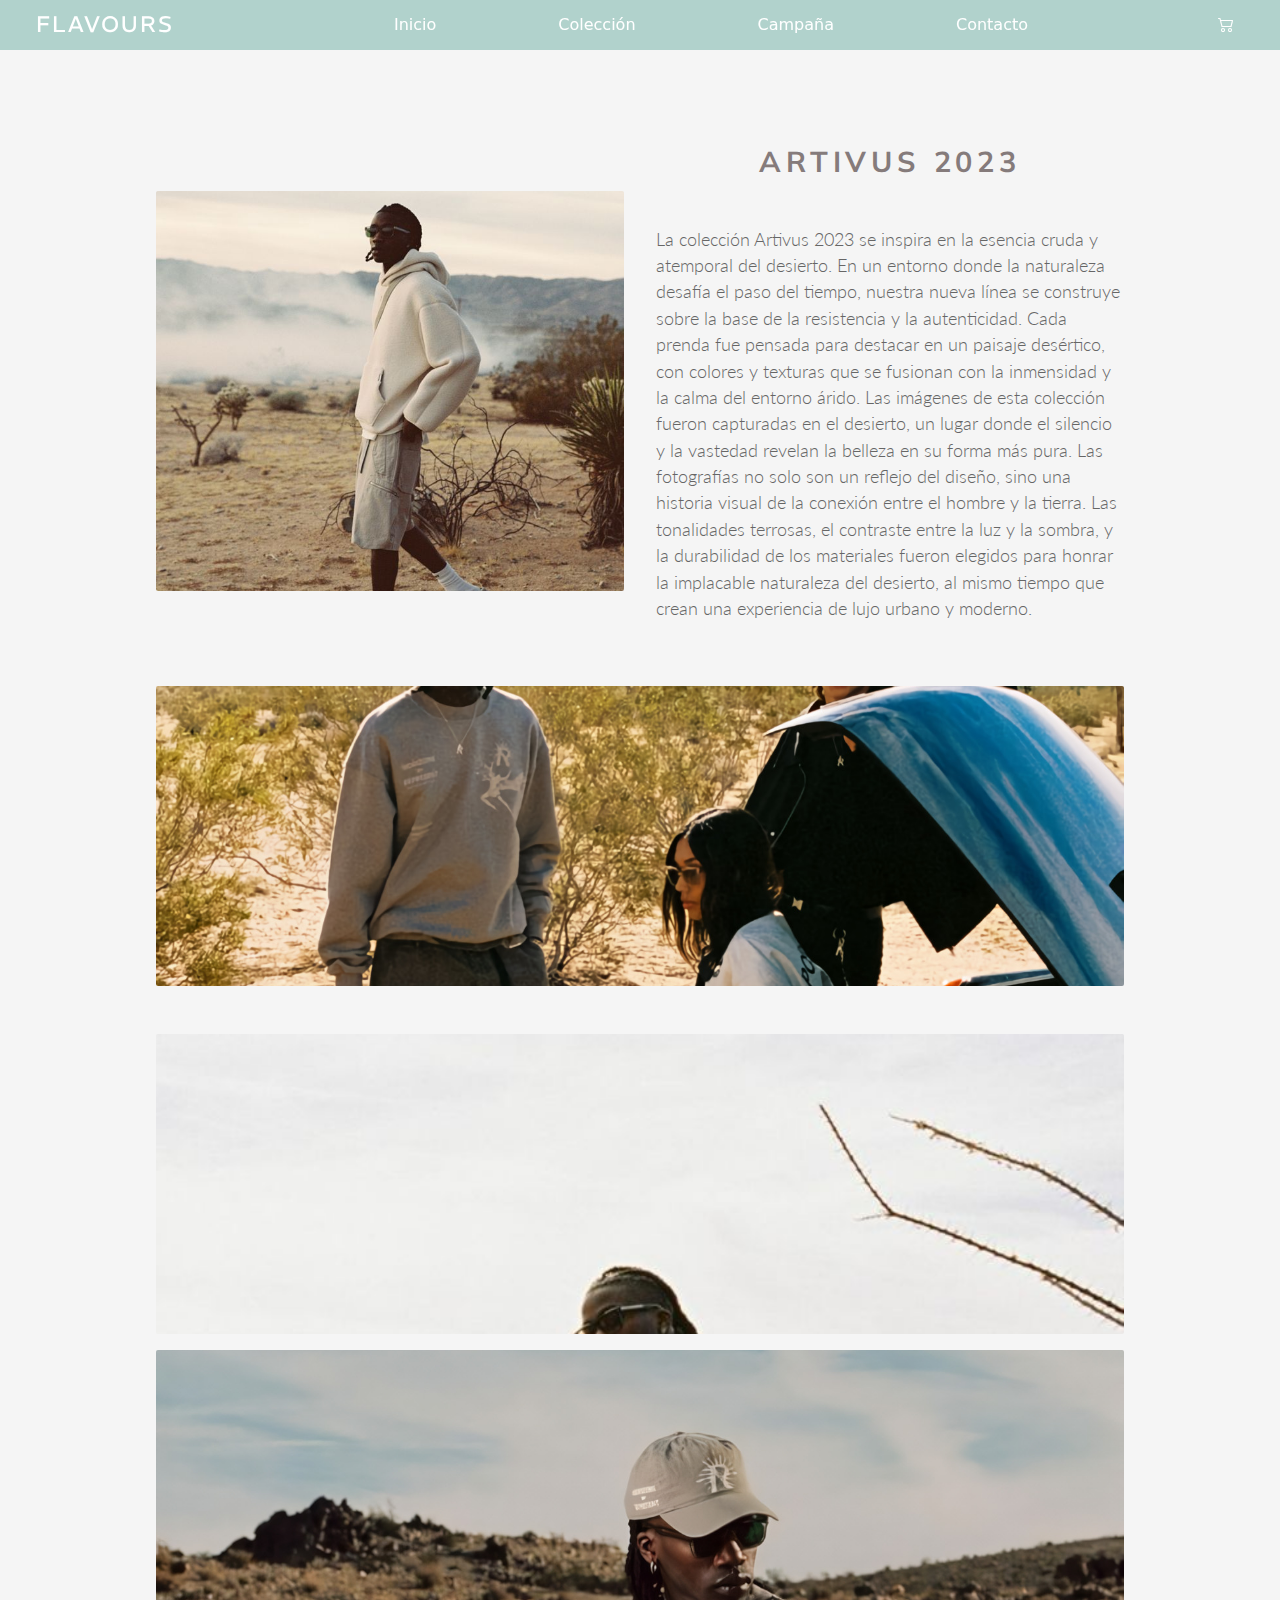
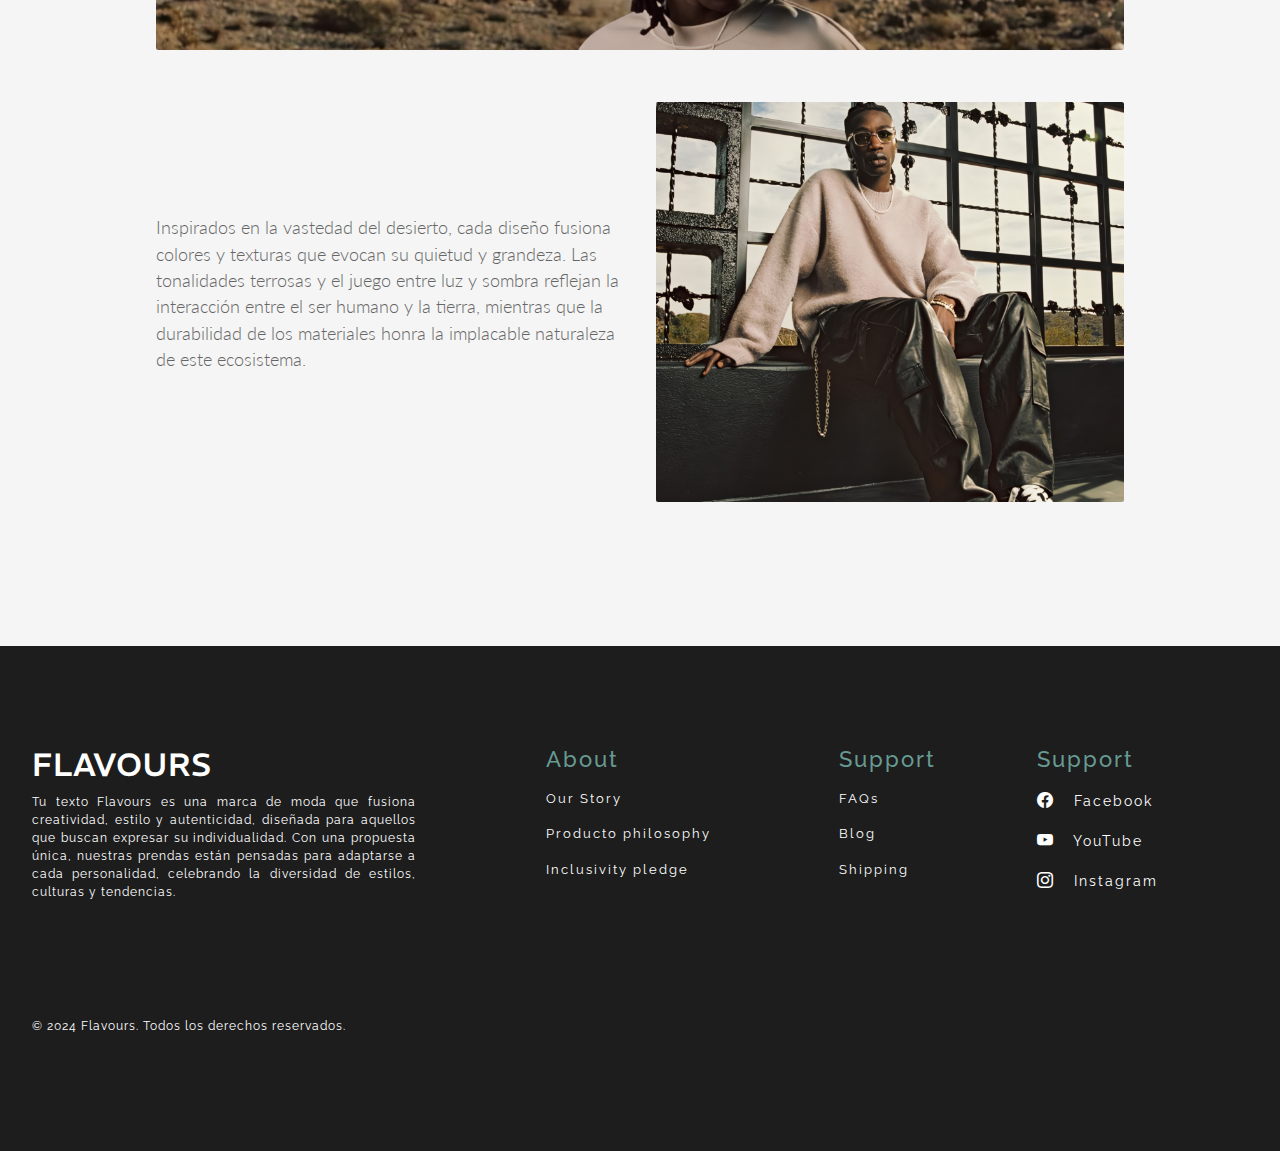
==== paginas/campañas.html @ e8a9e583 "commit inicial" ====
<!DOCTYPE html>
<html lang="en">

<head>
    <meta charset="UTF-8">
    <meta name="viewport" content="width=device-width, initial-scale=1.0">
    <title>Inicio</title>
    <link rel="preconnect" href="https://fonts.googleapis.com">
    <link rel="preconnect" href="https://fonts.gstatic.com" crossorigin>
    <link href="https://fonts.googleapis.com/css2?family=REM:ital,wght@0,100..900;1,100..900&display=swap"
        rel="stylesheet">
    <link href="https://cdn.jsdelivr.net/npm/bootstrap@5.3.3/dist/css/bootstrap.min.css" rel="stylesheet"
        integrity="sha384-QWTKZyjpPEjISv5WaRU9OFeRpok6YctnYmDr5pNlyT2bRjXh0JMhjY6hW+ALEwIH" crossorigin="anonymous">

    <link rel="preconnect" href="https://fonts.googleapis.com">
    <link rel="preconnect" href="https://fonts.gstatic.com" crossorigin>
    <link
        href="https://fonts.googleapis.com/css2?family=Mulish:ital,wght@0,200..1000;1,200..1000&family=REM:ital,wght@0,100..900;1,100..900&display=swap"
        rel="stylesheet">
    <link rel="stylesheet" href="../style/style.css">


<body class="body">




    <nav class="navbar  navbar-expand-lg navbar-dark fixed-top ">
        <div class="container-fluid">
            <a class="navbar-brand" href="/index.html">Flavours</a>
            <button class="navbar-toggler " type="button" data-bs-toggle="collapse" data-bs-target="#navbarNav"
                aria-controls="navbarNav" aria-expanded="false" aria-label="Toggle navigation">

                <svg xmlns="http://www.w3.org/2000/svg" height="2rem" fill="none" viewBox="0 0 24 24" stroke-width="1.5"
                    stroke="currentColor">
                    <path stroke-linecap="round" stroke-linejoin="round"
                        d="M3.75 6.75h16.5M3.75 12h16.5m-16.5 5.25h16.5" />
                </svg>

            </button>
            <div class="collapse navbar-collapse" id="navbarNav">
                <ul class="navbar-nav mx-auto">
                    <li class="nav-item mx-5">
                        <a class="nav-link " href="/index.html">Inicio</a>
                    </li>
                    <li class="nav-item mx-5">
                        <a class="nav-link active" href="/paginas/coleccion.html">Colección</a>
                    </li>
                    <li class="nav-item mx-5">
                        <a class="nav-link" href="/paginas/campañas.html">Campaña</a>
                    </li>
                    <li class="nav-item mx-5">
                        <a class="nav-link" href="/paginas/contacto.html">Contacto</a>
                    </li>

                    
                </ul>

                <a class="cart  ">
                    <i class="bi bi-cart2"></i>
                </a>
                
                
            </div>

          
        </div>
    </nav>
    <section class="coleccion">
        <div class="contenedor">
        
            <!-- Sección 1: Foto izquierda, título y texto a la derecha -->
            <div class="left-right">
                <div class="image-left"></div>
                <div class="text-right">
                    <h3>Artivus 2023</h3>
                    <p>La colección Artivus 2023 se inspira en la esencia cruda y atemporal del desierto. En un entorno donde la naturaleza desafía el paso del tiempo, nuestra nueva línea se construye sobre la base de la resistencia y la autenticidad. Cada prenda fue pensada para destacar en un paisaje desértico, con colores y texturas que se fusionan con la inmensidad y la calma del entorno árido.
    
                        Las imágenes de esta colección fueron capturadas en el desierto, un lugar donde el silencio y la vastedad revelan la belleza en su forma más pura. Las fotografías no solo son un reflejo del diseño, sino una historia visual de la conexión entre el hombre y la tierra. Las tonalidades terrosas, el contraste entre la luz y la sombra, y la durabilidad de los materiales fueron elegidos para honrar la implacable naturaleza del desierto, al mismo tiempo que crean una experiencia de lujo urbano y moderno.</p>
                </div>
            </div>
    
            <!-- Sección 2: Imagen a lo ancho -->
            <div class="image-full-width"></div>
    
            <!-- Sección 3: Dos fotos cuadradas -->
            <div class="image-grid">
                <div class="grid-item item-1"></div>
                <div class="grid-item item-2"></div>
            </div>
    
            <!-- Sección 4: Texto a la izquierda, foto a la derecha -->
            <div class="left-right-reversed">
                <div class="text-left">
                    <p>Inspirados en la vastedad del desierto, cada diseño fusiona colores y texturas que evocan su quietud y grandeza. Las tonalidades terrosas y el juego entre luz y sombra reflejan la interacción entre el ser humano y la tierra, mientras que la durabilidad de los materiales honra la implacable naturaleza de este ecosistema.</p>
                </div>
                <div class="image-right"></div>
            </div>
        </div>
    </section>
    

    
      

<script src="https://cdn.jsdelivr.net/npm/bootstrap@5.3.3/dist/js/bootstrap.bundle.min.js"
integrity="sha384-YvpcrYf0tY3lHB60NNkmXc5s9fDVZLESaAA55NDzOxhy9GkcIdslK1eN7N6jIeHz"
crossorigin="anonymous"></script>
</body>


<footer style=" color: white; padding: 20px 0;">
    <div class="footer-content">

      
        <div class="footer-left">
            <h2 class="footer-logo">Flavours</h2>
            <p class="text-footer">Tu texto Flavours es una marca de moda que fusiona creatividad, estilo y
                autenticidad, diseñada para aquellos que buscan expresar su individualidad. Con una propuesta única,
                nuestras prendas están pensadas para adaptarse a cada personalidad, celebrando la diversidad de estilos,
                culturas y tendencias.</p>

            <div class="footer-bottom" style="margin-top: 20px;">
                <p>&copy; 2024 Flavours. Todos los derechos reservados.</p>
            </div>
        </div>

       
        <div class="footer-right">

            
            <div class="about">
                <h4>About</h4>
                <p>Our Story</p>
                <p>Producto philosophy</p>
                <p>Inclusivity pledge</p>
                
            </div>

           
            <div class="support">
                <h4>Support</h4>
                <p>FAQs</p>
                <p>Blog</p>
                <p>Shipping</p>
                
            </div>

        

          
            <div class="follow-us">

                <div class="Follow Us">
                    <h4>Support</h4>
                    <p><a href="https://facebook.com" target="_blank" style="color: white; ">
                        <i class="bi bi-facebook"></i> Facebook</a></p>
                    <p> <a href="https://youtube.com" target="_blank" style="color: white; ">
                        <i class="bi bi-youtube"></i> YouTube</a></p>
                    <p><a href="https://instagram.com" target="_blank" style="color: white;">
                        <i class="bi bi-instagram"></i> Instagram</a></p>
                    
                </div>




            </div>
        </div>
    </div>

   
</footer>
---- style/style.css ----
@import url('https://fonts.googleapis.com/css2?family=Mulish:wght@800&family=REM:ital,wght@0,100..900;1,100..900&display=swap');
@import url('https://fonts.googleapis.com/css2?family=Mulish:wght@222&family=REM:ital,wght@0,100..900;1,100..900&family=Raleway:ital,wght@0,100..900;1,100..900&display=swap');
@import url("https://cdn.jsdelivr.net/npm/bootstrap-icons@1.11.3/font/bootstrap-icons.min.css");
@import url('https://fonts.googleapis.com/css2?family=Lato:ital,wght@0,100;0,300;0,400;0,700;0,900;1,100;1,300;1,400;1,700;1,900&family=Mulish:wght@222&family=REM:ital,wght@0,100..900;1,100..900&family=Raleway:ital,wght@0,100..900;1,100..900&display=swap');
* {
    margin: 0;
    padding: 0;
    box-sizing: border-box;

}

.navbar {
    background-color: rgba(60, 151, 134, 0.363); 
    backdrop-filter: blur(5px);
    -webkit-backdrop-filter: blur(5px);
    transition: background-color 0.1s ease;
}

.navbar-toggler {
    border: none !important;
}

.navbar-toggler:focus {
    box-shadow: none !important;
}

.navbar-text,
.navbar-brand,
.nav-link {
    color: rgb(255, 255, 255);
    padding: 0;
}

.navbar-brand {
    font-family: "REM", serif;
    text-transform: uppercase;
    font-size: 1.4rem;
    padding-left: 1.5rem;
    letter-spacing: 2px;
}

.container-fluid a {
    color: white;
    padding-right: 1.5rem;
}

.navbar.scrolled {
    background-color: rgba(60, 151, 134, 0.548);
}



/*Body Hero*/
.body {
    background-color: #F5F5F5;

}


.hero {
    background-image: url("./galeria/fondowaifu.jpg");
    background-repeat: no-repeat;
    background-size: cover;
    height: 100vh;
    display: flex;
    flex-direction: column;
    justify-content: center;
    background-position: center 25%;
    padding-top: 22rem;
}



.text-inner {
    color: white;
    position: absolute;
    left: 55%; 
    width: auto; 
}

.hero h1 {
    font-size: 2.9rem;
    text-transform: uppercase;
    font-family: "Mulish", sans-serif;
    font-optical-sizing: auto;
    font-weight: 800;
    font-style: normal;
}

.hero h2 {
    font-size: 1rem;
    padding-top: 2px;
    font-family: "Mulish", sans-serif;
    font-optical-sizing: auto;
    font-weight: 100;
    font-style: normal;
}

.text-inner button {
    padding: 10px 20px;
    background-color: #3c9788bd;
    color: white;
    border: none;
    border-radius: 5px;
    cursor: pointer;
}

.text-inner button:hover {
    background-color: #265850bd;
}



/*Cards Productos*/
.container {
    margin-top: 4rem;
}

.card {
    box-shadow: 1px 2px 3px rgb(153, 153, 153);
    transition: transform 0.3s ease, box-shadow 0.3s ease; 
}

.card-body a {
    color: white;
}

.btn {
    background-color: rgba(114, 168, 168, 0.863);
}

.btn:hover {
    transform: scale(1.1); 
    background-color: rgba(114, 168, 168, 1); 
    color: white;
}

/* Efecto hover*/
.card:hover {
    transform: scale(1.05); 
    box-shadow: 3px 5px 10px rgba(153, 153, 153, 0.8); 
    
}
/* Seccion-Index Campañas*/


.coleccion {
    margin-bottom: 8rem;
    margin-top: 8rem;
    
}

.container h2,
.coleccion h2 {
    text-align: center;
    font-family: "Mulish", serif;
    font-size: 2rem;
    font-weight: 700;
    font-style: normal;
    color: #857b7b;
    letter-spacing: .5rem;
    padding-bottom: 5rem;
   
}

.coleccion h3 {
    text-align: center;
    font-family: "Mulish", serif;
    font-size: 1.2rem;
    font-weight: 300;
    font-style: normal;
    color: #857b7b;
    letter-spacing: .2rem;
}

.grid__container {
    width: 100%;
    max-width: 1520px;
    margin: 2px auto;
    margin-bottom: 2rem;
    display: grid;
    grid-template-columns: repeat(auto-fill, minmax(400px, 1fr)); 
    grid-auto-rows: 250px; 
    grid-auto-flow: dense;
    gap: 0.8rem;
    padding-left: 2rem;
    padding-right: 2rem;
}

.grid__item {
    background-repeat: no-repeat;
    filter: brightness(1.3);
    box-shadow: 1px 2px 3px rgba(36, 36, 36, 0.404);
    transition: transform 0.3s ease; 
    border-radius: 5px; 
    overflow: hidden; 
}

.grid__item:nth-child(1) {
    background-image: url(galeria/galeria1.jpg);
    grid-row: 1/3;
    background-position: center -150px;
    background-size: cover;
}

.grid__item:nth-child(2) {
    background-image: url(galeria/galeria2.jpg);
    grid-column: 2/4;
    background-position: center 28%;
    background-size: cover;
}

.grid__item:nth-child(3) {
    background-image: url(galeria/galeria3.jpg);
    background-position: center 28%;
    background-size: cover;
}

.grid__item:nth-child(4) {
    background-image: url(galeria/galeria4.jpg);
    grid-row: 2/4;
    grid-column: 3/4;
    background-position: top;
    background-size: cover;
}

.grid__item:nth-child(5) {
    background-image: url(galeria/galeria5.jpg);
    grid-column: 1/3;
    background-position: center 25%;
    background-size: cover;
}

.grid__item:hover {
    transform: scale(1.02); 
}


.contenedor-nl {
    margin-top: 14rem;
}

.bg-image {
    position: relative;
    padding: 15rem;
    background-repeat: no-repeat;
    background-size: 100%;
    background-position: center 40%;
    background-image: url(./galeria/footer-nl.jpg);
}

.btn-container {
    display: flex;
    justify-content: center; 
    margin-top: 4rem; 
   
}


.btn-ver-mas {
    background-color: rgba(114, 168, 168, 0.863);
    color: white;
    padding: 1rem 2rem;
    border: none;
    border-radius: 5px;
    font-size: 1.2rem;
    font-weight: 600;
    transition: transform 0.3s ease, background-color 0.3s ease;
}


.btn-ver-mas:hover {
    transform: scale(1.1); 
    background-color: rgba(114, 168, 168, 1);
}

/*Pagina de campañas HTML*/



.image-text-section {
    padding: 5rem 0; 
    background-color: #f9f9f9; 
}

.image-container {
    width: 100%; 
    overflow: hidden; 
    display: flex; 
    justify-content: center;
    align-items: center;
}

.image {
    width: 100%; 
    height: auto; 
    max-width: 100%; 
    object-fit: cover;
}

.text-container {
    
    padding-left: 2rem; 
    padding-right: 2rem; 
}

.section-title h2{
    font-family: "Lato", serif;
    font-weight: 600;
   
    text-align: justify;    font-size: 2rem;
    
    color: #333;
    margin-bottom: 1rem;
}

.section-text {
    font-family: "Lato", serif;
    font-weight: 300;
    font-style: normal;
    text-align: justify;
    font-size: 1rem;
    color: #666;
    line-height: 1.6;
}

/* Estilo de pagina campañas */

.contenedor {
    max-width: 1500px;
    margin: 0 auto;
    padding: 2rem;
}
.image-left, .image-right {
    height: 400px;
    min-height: 200px; /* Asegura que siempre haya una altura mínima */
    background-size: cover;
    background-position: center;
    background-repeat: no-repeat;
}
/* Sección 1: Foto izquierda, texto derecha */
.left-right {
    display: flex;
    align-items: center;
    margin-bottom: 3rem;
    gap: 2rem;
}

.image-left {
    flex: 1;
    height: 600px;
    background-image: url('galeria/d6ab10234dd6ef8a0225003f18a9c9cf.jpg');
    background-size: cover;
    background-position: center;
    border-radius: 2px;
}

.text-right {
    flex: 1;
}

.text-right h3 {
    font-size: 2rem;
    margin-bottom: 1rem;
    text-align: center;
    font-family: "Mulish", serif;
    text-transform: uppercase;
    font-weight: 700;
    font-style: normal;
    color: #857b7b;
    letter-spacing: .5rem;
    padding-bottom: 2rem;
}

.text-right p {
    font-size: 1.2rem;
    color: #666;
    flex: 1;
    font-family: "Lato", serif;
    font-weight: 300;
    font-style: light;
}

/* Sección 2: Imagen a lo ancho */
.image-full-width {
    width: 100%;
    height: 500px; 
    background-image: url('galeria/galeria3.jpg');
    background-size: cover;
    background-position: center -400px;
    margin-bottom: 3rem;
    border-radius: 2px;
}

/* Sección 3: Dos fotos cuadradas */
.image-grid {
    display: grid;
    grid-template-columns: repeat(2, 1fr);
    gap: 1rem;
    margin-bottom: 3rem;
    width: 100%;
    height: 500px;
}

.grid-item {
    width: 100%;
    height: 500px; 
    border-radius: 2px;
    background-size: cover;
}

.item-1 {
    background-image: url('galeria/grid2.jpg');
    background-position: center -200px;
    background-repeat: no-repeat;
}

.item-2 {
    background-image: url('galeria/galeria6.jpg');
    background-repeat: no-repeat;
    background-size: cover;
    background-position: center -120px;
}

/* Sección 4: Texto izquierda, foto a la derecha */
.left-right-reversed {
    display: flex;
    align-items: center;
    gap: 2rem;
}

.text-left {
    flex: 1;
    font-family: "Lato", serif;
    font-weight: 300;
    font-style: light;
}

.text-left p {
    font-size: 1.2rem;
    color: #666;
    line-height: 1.5;
}

.image-right {
    flex: 1;
    height: 600px;
    background-image: url('galeria/galeria5.jpg');
    background-size: cover;
    background-position: center;
    background-repeat: no-repeat;
    border-radius: 2px;
}



/*Newsletter*/


.contenedor-nl{
    
    margin-top: 1rem;
}

.bg-image{
    position: relative; 
    padding: 15rem;
    background-repeat: no-repeat;
    background-size: 100%;
    background-position: center 40%;
    background-image: url(./galeria/footer-nl.jpg);

}

.image-overlay{

    position: absolute;
    top: 0;
    left: 0;
    right: 0;
    bottom: 0;
    background-color: #1ebba152; 
    z-index: 1;
    display: flex; 
    flex-direction: column; 
    justify-content: center; 
    align-items: center; 
    z-index: 1; 
    color: white; 
    text-align: center; 
    padding: 2rem;

}

.image-overlay h3 {
    font-size: 1.4rem;
    margin-bottom: 1rem; 
    color: white;
    font-family: "Mulish", sans-serif;
    letter-spacing: 5px;
    font-weight: 200;
    text-shadow: 1px 1px 2px rgb(8, 8, 8)
    
}

.image-overlay .buttons {
    display: flex; 
    gap: 2rem; 
    color: white;
    
}

.image-overlay .btn {
    padding: 0.8rem 3.5rem;
    font-size: 1rem;
    border-radius: 12px;
    cursor: pointer;
    color: white;
    
}

.image-overlay .btn-mail {
    background-color: #35323244;
    color: white;
    border: none;
    border-color: #007bff; 
    outline: lightblue;
    border: 1px solid rgba(255, 255, 255, 0.411);
    font-family: "Mulish", sans-serif;
    
}

.image-overlay .btn-register {
    background-color: #2c2c2c;
    color: white;
    border: none;
    font-family: "Mulish", sans-serif;
}



/*FOOTER*/


footer {
    color: white;
    background-color: #1D1D1E;
  
}

.footer-content {
    max-width: 1600px;
    margin: 3rem auto;
    display: flex;
    padding: 2rem;
}

.footer-left {
    flex: 1;
    letter-spacing: 1px;
    font-family: "Raleway", serif;
    justify-content: center;
    padding-right: 2rem;
}

.footer-right {
    flex: 2;
    display: flex;
    justify-content: end;
    gap: 5rem;
    letter-spacing: 2px;
    font-family: "Raleway", serif;
    padding-right: 2rem;
}



.footer-right h4 {
    color: #679B92;
    font-size: 1.4rem;
    transition: all 0.3s ease; 
}

.footer-right h4:hover {
    color: #A3D9D1; 
    transform: scale(1.05); 
}

.footer-right p {
    margin-top: 1rem;
    margin-right: 3rem;
    font-size: .8rem;
    transition: all 0.3s ease; 
}

.footer-right p:hover {
    color: #A3D9D1; 
    transform: scale(1.05); 
}

.footer-bottom {
    padding-top: 6rem;
    font-size: 12px;
    justify-content: start;
}



a {
    color: white;
    text-decoration: none;
    margin-right: 10px;
    transition: all 0.3s ease; 
}

a:hover {
    color: #A3D9D1; 
    transform: scale(1.05); 
}

.footer-logo {
    font-family: "REM", serif;
    text-transform: uppercase;
}

.text-footer {
    font-size: 12px;
    text-align: justify;
    transition: all 0.3s ease; 
}



.follow-us {
    display: grid;
    justify-content: center;
}

.follow-us a {
    font-size: 0.9rem;
    padding-top: 1rem;
    transition: all 0.3s ease; 
}

.follow-us a:hover {
    color: #A3D9D1; 
    transform: scale(1.05); 
}

.follow-us i {
    padding-right: .8rem;
    font-size: 1rem;
    transition: all 0.3s ease;
}

.follow-us i:hover {
    color: #A3D9D1; 
    transform: scale(1.05); 
}

/*formulario*/

section.background-section {
    height: 100vh;
    background-image: url('./galeria/waifu.jpg'); /* Cambia la ruta de la imagen */
    background-size: cover;
    background-position: center;
    position: relative;
}


.green-overlay {
    position: absolute;
    top: 0;
    left: 0;
    width: 100%;
    height: 100%;
    background-color: #3c978844; /* Color verde con opacidad */
}


.contact-form-wrapper {
    position: absolute;
    top: 50%;
    left: 50%;
    transform: translate(-50%, -50%);
    background-color: rgba(255, 255, 255, 0.8);
    padding: 20px;
    border-radius: 8px;
    box-shadow: 0 0 15px rgba(0, 0, 0, 0.3);
    width: 700px;
    text-align: center;
}

.contact-form-wrapper h2 {
    margin-bottom: 15px;
    font-size: 24px;
}

.contact-form-wrapper label {
    display: block;
    margin: 10px 0 5px;
    font-size: 16px;
}

.contact-form-wrapper input, .contact-form-wrapper textarea {
    width: 100%;
    padding: 10px;
    margin-bottom: 15px;
    border: 1px solid #ccc;
    border-radius: 5px;
}

.contact-form-wrapper button {
    padding: 10px 20px;
    background-color: #3c9788;
    color: white;
    border: none;
    border-radius: 5px;
    cursor: pointer;
}

.contact-form-wrapper button:hover {
    background-color: #30796c; 
}

/*COMPRA PRODUCTO /*

/* Estilos generales para la sección del producto */
.producto {
    margin: 2rem;
    font-family: "Lato", serif;
    font-weight: 300;
    font-style: light;
    padding-top: 3rem;
}

/* Contenedor del producto */
.contenedor {
    display: flex;
    flex-direction: column;
    align-items: center;
    
}

/* Información del producto */
.producto-info {
    display: flex;
    justify-content: space-between;
    width: 100%;
    margin-bottom: 2rem;
}

/* Imagen del producto */
.producto-imagen img {
    width: 800px;
    height: 500px;
    object-fit: cover;
}

/* Detalles del producto */
.producto-detalle {
    max-width: 500px;
    margin-right: 35em;
}

/* Nombre y precio del producto */
.producto-detalle h2 {
    font-size: 1.8rem;
    color: #333;
    font-family: "Lato", serif;
    font-weight: 700;
    font-style: normal;
    display: flex;
  
}

.precio {
    font-size: 1.3rem;
    color: #000000;
    font-family: "Lato", serif;
  font-weight: 400;
  font-style: normal;
}

/* Estilos para los botones y talles */
.talles {
    display: flex;
    gap: 0.5rem;
    margin-top: 0.5rem;
    font-family: "Lato", serif;
  font-weight: 300;
  font-style: normal;
}

.talle {
    width: 40px;
    height: 40px;
    display: flex;
    
    align-items: center;
    justify-content: center;
    background-color: #f0f0f0;
    border-radius: 4px;
    cursor: pointer;
    transition: background-color 0.3s ease;
}

.botones{
    display: flex;
    font-family: "Lato", serif;
  font-weight: 300;
  font-style: normal;
}
.talle:hover {
    background-color: #219c81a4;;
    color: white;
}

/* Estilo de los botones de cantidad */
.cantidad {
    display: flex;
    align-items: center;
    margin-top: 1rem;
    
    
}

.cantidad button {
    background-color: #f0f0f0;
    border: 1px solid #ddd;
    padding: 0.5rem;
    cursor: pointer;
    font-size: 1.2rem;
    border-radius: 8px;
    
    
}

.cantidad input {
    width: 50px;
    text-align: center;
    border: 1px solid #ddd;
    padding: 0.5rem;
    font-size: 1.2rem;
    margin: 0 0.5rem;
    border-radius: 8px;
    font-family: "Lato", serif;
    font-weight: 300;
    font-style: normal;
}

.comprar {
    background-color:  #c7c7c7;
    color: white;
    border: none;
    padding: 1rem;
    padding-left: 9rem;
    padding-right: 9rem;
    width: 100%;
    font-size: 1.2rem;
    cursor: pointer;
    margin-top: 1rem;
    transition: background-color 0.3s ease;
    border-radius: 18px;
}

.comprar {
    color:  #1ca190;
}

.comprar:hover {
    background-color:  #219c81a4;
    color: white;
}

.comprar a{
    color:  #219c81a4;
    
}
.comprar a:hover {
    color: white;
}

/* Sección de Descripción y Composición */
.informacion-adicional {
    display: flex;
    justify-content: space-between;
    width: 100%;
    margin-top: 2rem;
}

.descripcion, .composicion {
    width: 48%;
}

.descripcion h3, .composicion h3 {
    font-size: 1.2rem;
    color: #333;
    font-family: "Lato", serif;
    font-weight: 700;
    font-style: normal;
}

.descripcion p, .composicion p {
    font-size: 1rem;
    color: #666;
    font-family: "Lato", serif;
    font-weight: 300;
    font-style: normal;
    text-align: justify;
}

.titulo-descripcion {
    text-align: center;
    font-size: 1.2rem;
    font-weight: bold;
    margin-top: 2rem;
    margin-bottom: 1rem;
    color: #333;
    text-transform: uppercase;
    font-family: "Lato", serif;
    font-weight: 700;
    font-style: normal;
}


/*Fotos de productos*/

.producto-imagen {
    width: 90%;
    height: 500px;
    background-size: cover;
}

.img1 {
    background-image: url('/style/1cart.jpg');
    background-position: center -120px;
}

.img2 {
    background-image: url('/style/2cart.jpg');
    background-position: center -110px;
}

.img3 {
    background-image: url('/style/3cart.jpg');
    background-position: center -110px;
}

.img4 {
    background-image: url('/style/5cart.jpg');
    background-position: center -250px;
    background-size: 800px;
    background-repeat: no-repeat;
}

.img5 {
    background-image: url('/style/4cart.jpg');
    background-position: center -120px;
    background-size: 800px;
    background-repeat: no-repeat;
}

.img6 {
    background-image: url('/style/6cart.jpg');
    background-position: center -190px;
    background-size: 800px;
    background-repeat: no-repeat;
}

/*
MEDIA QUERI 1 GRID CAMPAÑA
*/

@media (max-width: 1294px) {

    .grid__item:nth-child(1) {
        background-image: url(galeria/galeria1.jpg);
        grid-row: 1/2;
        background-position: center -190px;
        background-size: cover;
    }
    
    .grid__item:nth-child(2) {
        background-image: url(galeria/galeria2.jpg);
        grid-column: 2/3;
        grid-row: 1/1;
        background-position: center 29%;
        background-size: cover;
    }
    
    .grid__item:nth-child(3) {
        background-image: url(galeria/galeria3.jpg);
        background-position: center 28%;
        background-size: cover;
        grid-row: 2/3;
        
    }
    
    .grid__item:nth-child(4) {
        background-image: url(galeria/galeria4.jpg);
        grid-row: 2/3;
        grid-column: 2/3;
        background-position: center -220px;
        background-size: cover;
    
    }
    
    .grid__item:nth-child(5) {
        background-image: url(galeria/galeria5.jpg);
        grid-column: 1/3;
       
        
        background-position: center 25%;
        background-size: cover;
    }

    .contact-form-wrapper {
        width: 80%;
        padding: 15px;
    }

    .contact-form-wrapper h2 {
        font-size: 22px;
    }

    .contact-form-wrapper label {
        font-size: 14px;
    }

    .contact-form-wrapper input, .contact-form-wrapper textarea {
        padding: 8px;
    }

    .contact-form-wrapper button {
        padding: 8px 16px;
    }
    
    /*pagina html campañas*/

    .contenedor {
        max-width: 1000px;
        margin: 0 auto;
        padding: 1rem;
    }
     .image-left, .image-right {
        height: 400px; /* Mantener la altura si ya estaba configurada */
        min-height: 250px; /* Asegura que las imágenes no desaparezcan completamente */
    }

    .text-right h3 {
        font-size: 1.8rem;
        letter-spacing: .3rem;
    }

    .text-right p,
    .text-left p {
        font-size: 1.1rem;
        
    }

    .image-full-width {
        height: 300px;
    }

    .image-grid {
        grid-template-columns: 1fr;
        height: 300px;
    }

    .grid-item {
        height: 300px;
    }

    .left-right-reversed{
        display: flex;
        padding-top: 20rem;
    }
/*producto 1294*/

    .producto {
        margin: 1rem;
        padding-top: 2rem;
    }

    .contenedor {
        flex-direction: column;
        align-items: center;
    }

    .producto-info {
        flex-direction: column;
        align-items: center;
        margin-bottom: 2rem;
    }

    .producto-imagen {
        width: 100%;
        height: 300px; /* Ajuste de la imagen en móviles */
        background-position: center;
        background-size: cover;
    }

    .producto-imagen img {
        width: 100%;
        height: auto;
        object-fit: cover;
    }

    .producto-detalle {
        width: 100%;
        margin-right: 0;
    }

    .producto-detalle h2 {
        font-size: 1.6rem;
    }

    .precio {
        font-size: 1.2rem;
    }

    .talles {
        display: grid;
        grid-template-columns: repeat(3, 1fr);
        gap: 0.5rem;
        margin-top: 1rem;
    }

    .talle {
        width: 35px;
        height: 35px;
        font-size: 1rem;
    }

    .cantidad {
        flex-direction: column;
        align-items: flex-start;
        margin-top: 1rem;
    }

    .cantidad input {
        width: 50px;
        margin-top: 0.5rem;
    }

    .comprar {
        padding: 0.8rem;
        width: auto;
        font-size: 1rem;
        margin-top: 1.5rem;
    }

    .informacion-adicional {
        flex-direction: column;
        align-items: center;
        margin-top: 2rem;
    }

    .descripcion, .composicion {
        width: 90%;
        margin-bottom: 2rem;
    }

    .descripcion p, .composicion p {
        font-size: 0.9rem;
    }

    .titulo-descripcion {
        font-size: 1rem;
        margin-top: 2rem;
    }

    .producto-imagen {
        width: 90%;
        height: 500px;
        background-size: cover;
    }
    
    .img1 {
        background-image: url('/style/1cart.jpg');
        background-position: center -330px;
    }
    
    .img2 {
        background-image: url('/style/2cart.jpg');
        background-position: center -200px;
    }
    
    .img3 {
        background-image: url('/style/3cart.jpg');
        background-position: center -240px;
    }
    
    .img4 {
        background-image: url('/style/5cart.jpg');
        background-position: center -250px;
        background-size: 800px;
        background-repeat: no-repeat;
    }
    
    .img5 {
        background-image: url('/style/4cart.jpg');
        background-position: center -120px;
        background-size: 800px;
        background-repeat: no-repeat;
    }
    
    .img6 {
        background-image: url('/style/6cart.jpg');
        background-position: center -190px;
        background-size: 800px;
        background-repeat: no-repeat;
    }
}



/* Media Query para pantallas de 868px o menos */
@media (max-width: 860px) {
    .hero {
        padding-top: 10rem; 
        background-position: center 50%; 
    }

    .text-inner {
        padding-left: 2rem; 
        padding-right: 2rem; 
        position: relative; 
        text-align: center; 
        left: auto; 
        right: auto; 
    }

    .hero h1 {
        font-size: 2.5rem; 
    }

    .hero h2 {
        font-size: 0.9rem; 
        text-align: center; 
    }


 /*pagina html campañas 860*/

 .contenedor {
    max-width: 1000px;
    margin: 0 auto;
    padding: 2rem;
    flex-direction: column;  /* Cambia la disposición a columna (uno debajo del otro) */
    text-align: center;  

}
 .image-left, .image-right {
    height: 400px; /* Mantener la altura si ya estaba configurada */
    min-height: 650px; /* Asegura que las imágenes no desaparezcan completamente */
    
}

.text-right h3 {
    font-size: 1.8rem;
    letter-spacing: .3rem;
}

.text-right p,
.text-left p {
    font-size: 1.1rem;
    display: grid;
    
}

.image-full-width {
    height: 300px;
}

.image-grid {
    grid-template-rows:1fr;
    height: 300px;
}

.grid-item {
    height: 300px;
}

.left-right-reversed{
    display: flex;
    padding-top: 20rem;
}



/*Campaña grilla imagenes*/



.grid__item:nth-child(1) {
    background-image: url(galeria/galeria1.jpg);
    grid-row: 1/1;
    grid-column: 1/5;
    background-position: bottom;
    background-size: cover;
}

.grid__item:nth-child(2) {
    background-image: url(galeria/galeria2.jpg);
    grid-column: 1/5;
    grid-row: 2/2;
    background-position: center 28%;
    background-size: cover;
}

.grid__item:nth-child(3) {
    background-image: url(galeria/galeria3.jpg);
    background-position: center 18%;
    background-size: cover;
    
    grid-row: 3/4;
    grid-column: 1/5;
}

.grid__item:nth-child(4) {
    background-image: url(galeria/galeria4.jpg);
    grid-row: 4/4;
    grid-column: 1/5;
    background-position: center 35%;
    background-size: cover;

}

.grid__item:nth-child(5) {
    background-image: url(galeria/galeria5.jpg);
    grid-column:1/5;
    grid-row: 5/6;
    background-position: center 25%;
    background-size: cover;
}




/*footer*/
.footer-content {
    flex-direction: column;
    align-items: center;
    text-align: center;
}

.footer-left,
.footer-right {
    
    margin-bottom: 2rem;
}

.footer-right {
    flex-direction: column;
    align-items: center;
    gap: 2rem;
}

.footer-right p {
    margin-right: 0;
}

.footer-bottom {
    padding-top: 2rem;
    text-align: center;
    align-items: center;
    justify-content: center;
}

}


/* Media Query para pantallas de 480px */
@media (max-width: 670px) {
    .hero {
        padding-top: 6rem; 
       
    }

    .text-inner {
        padding-left: 1rem; 
        padding-right: 1rem; 
    }

    .hero h1 {
        font-size: 1.6rem; 
    }

    .hero h2 {
        font-size: 1rem; 
        padding-left: 1rem; 
        padding-right: 1rem;
    }

    
 .contenedor {
    max-width: 1000px;
    margin: 0 auto;
    padding: 2rem;
    flex-direction: column;  /* Cambia la disposición a columna (uno debajo del otro) */
    text-align: center;  

}
 .image-left, .image-right {
    height: 400px; /* Mantener la altura si ya estaba configurada */
    min-height: 650px; /* Asegura que las imágenes no desaparezcan completamente */
    
}

.text-right h3 {
    font-size: 1.8rem;
    letter-spacing: .3rem;
}

.text-right p,
.text-left p {
    font-size: 1.1rem;
    display: grid;
    
}

.image-full-width {
    height: 300px;
}

.image-grid {
    grid-template-rows:1fr;
    height: 300px;
}

.grid-item {
    height: 300px;
}

.left-right-reversed{
    display: grid;
    
    padding-top: 20rem;
}

.left-right{
    display: grid;
    
    padding-top: 20rem;
}


    
    
}
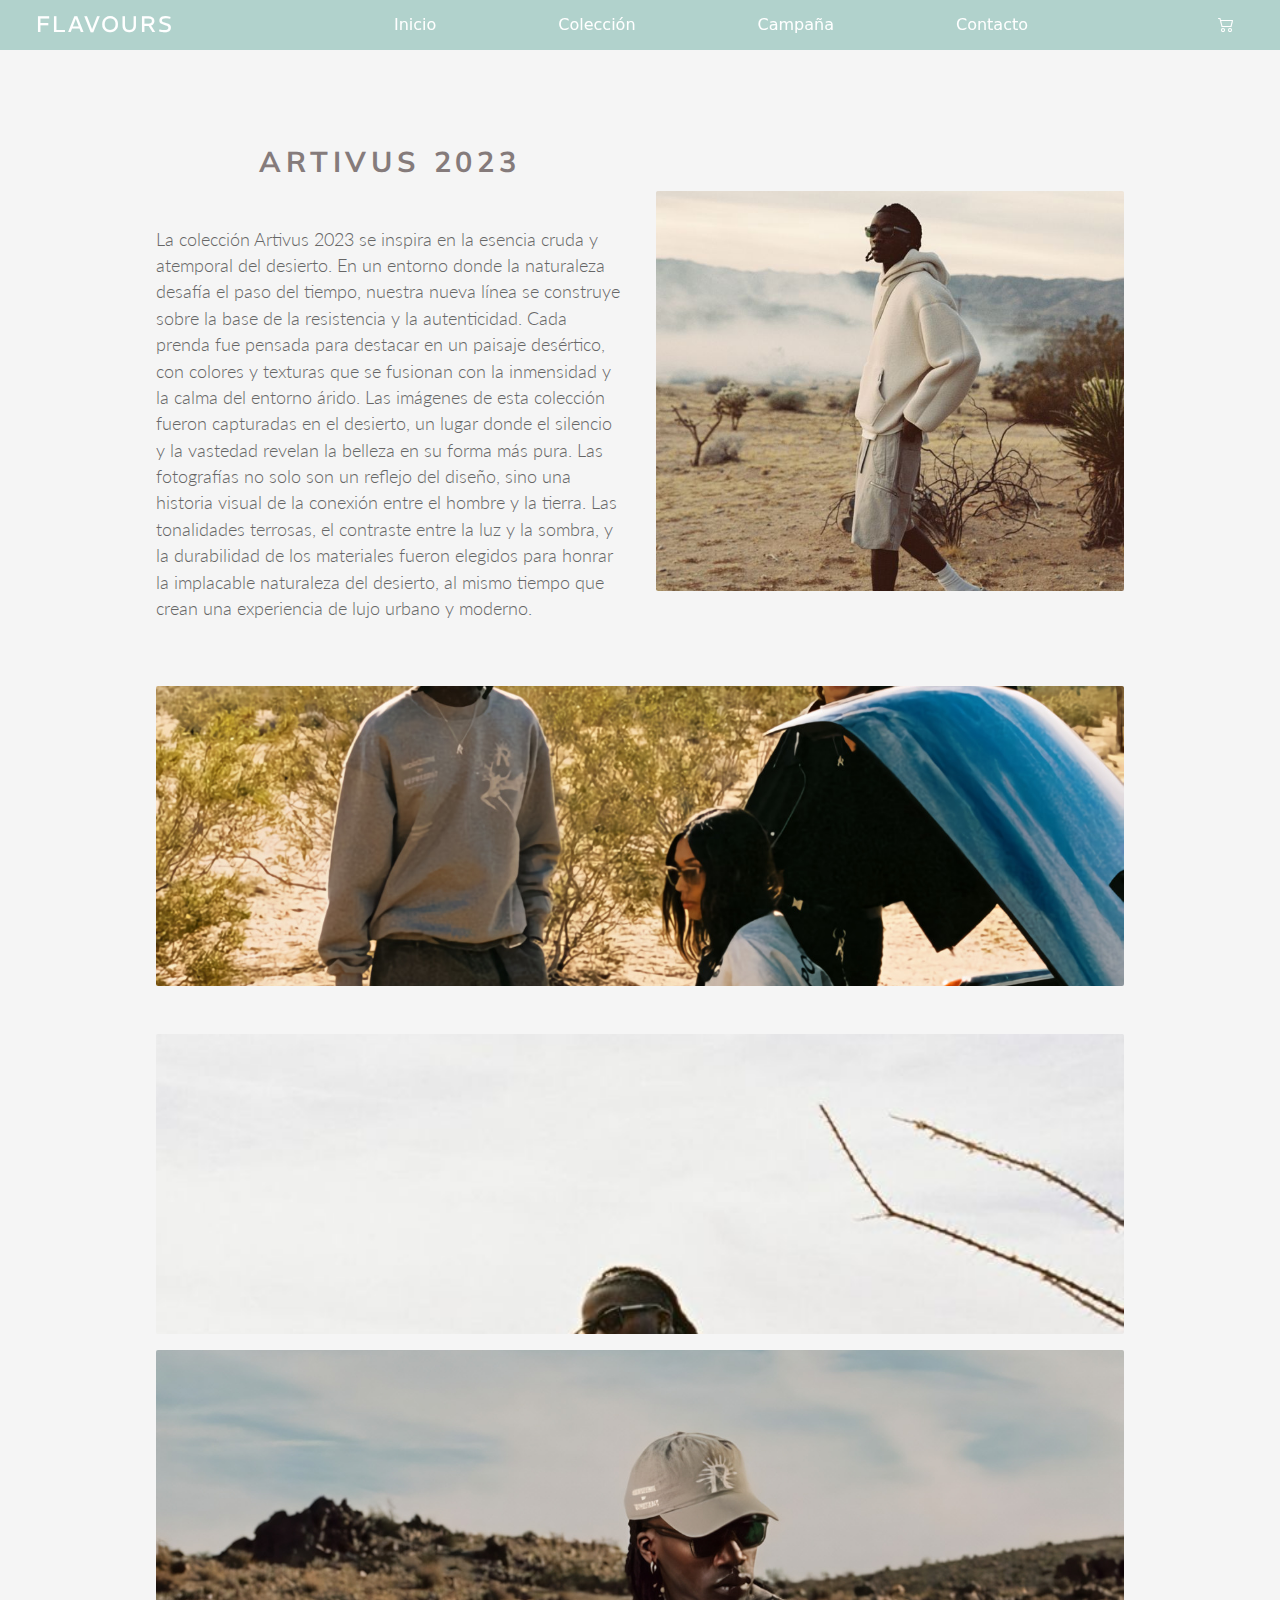
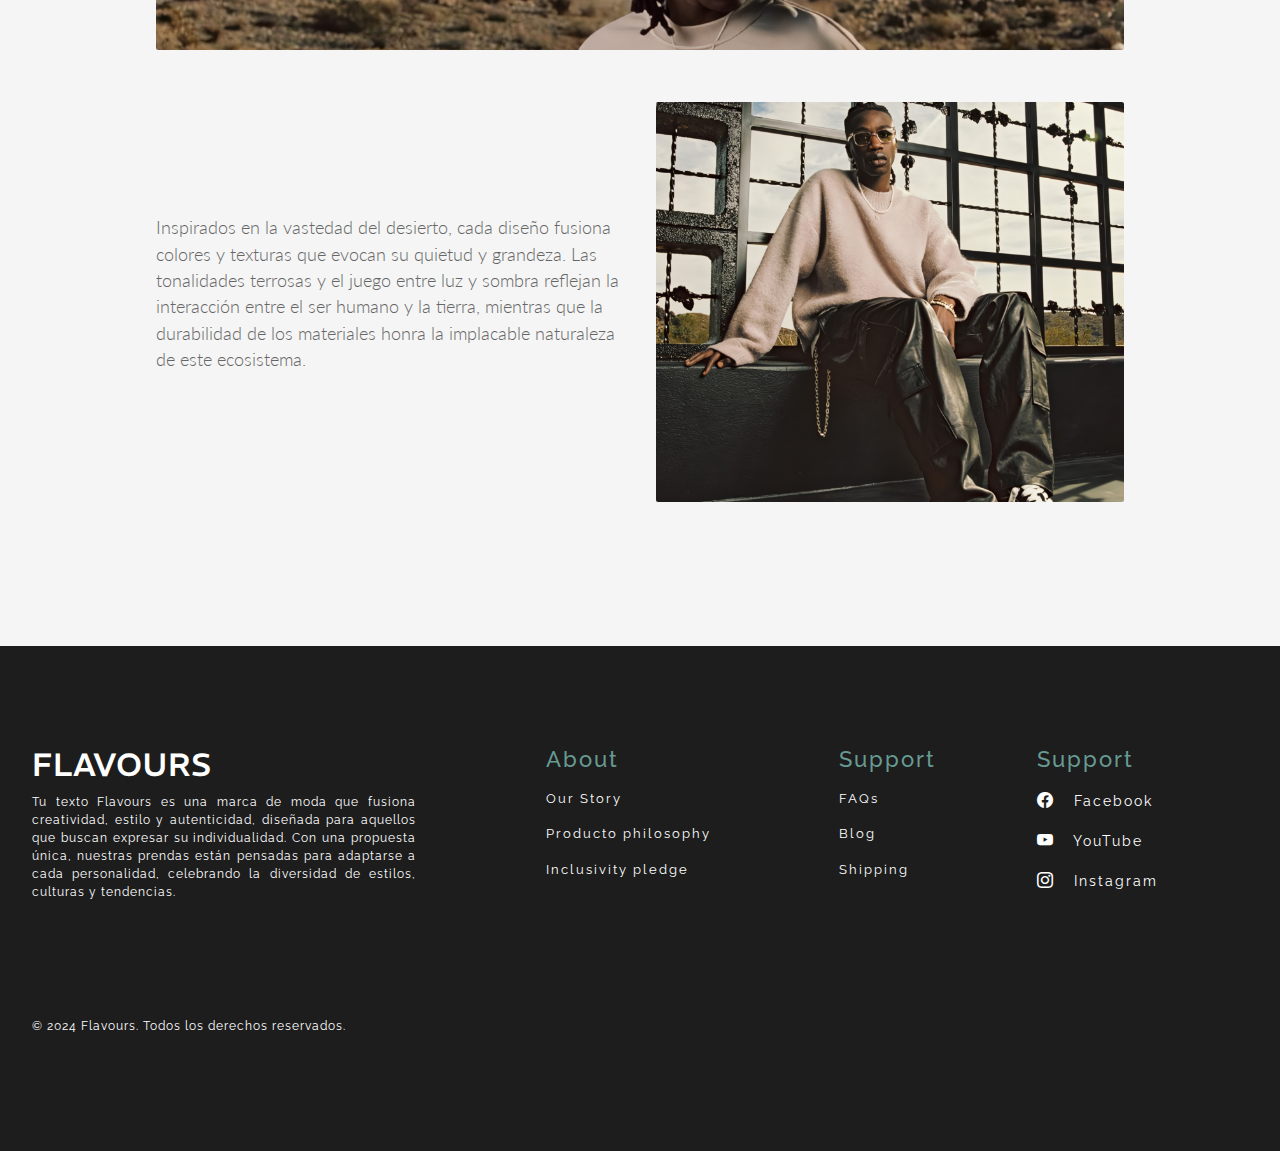
==== commit 86fc2191: "6" ====
--- a/paginas/campañas.html
+++ b/paginas/campañas.html
@@ -27,7 +27,7 @@
 
     <nav class="navbar  navbar-expand-lg navbar-dark fixed-top ">
         <div class="container-fluid">
-            <a class="navbar-brand" href="/index.html">Flavours</a>
+            <a class="navbar-brand" href="../index.html">Flavours</a>
             <button class="navbar-toggler " type="button" data-bs-toggle="collapse" data-bs-target="#navbarNav"
                 aria-controls="navbarNav" aria-expanded="false" aria-label="Toggle navigation">
 
@@ -41,16 +41,16 @@
             <div class="collapse navbar-collapse" id="navbarNav">
                 <ul class="navbar-nav mx-auto">
                     <li class="nav-item mx-5">
-                        <a class="nav-link " href="/index.html">Inicio</a>
+                        <a class="nav-link " href="../index.html">Inicio</a>
                     </li>
                     <li class="nav-item mx-5">
-                        <a class="nav-link active" href="/paginas/coleccion.html">Colección</a>
+                        <a class="nav-link active" href="./coleccion.html">Colección</a>
                     </li>
                     <li class="nav-item mx-5">
-                        <a class="nav-link" href="/paginas/campañas.html">Campaña</a>
+                        <a class="nav-link" href="campañas.html">Campaña</a>
                     </li>
                     <li class="nav-item mx-5">
-                        <a class="nav-link" href="/paginas/contacto.html">Contacto</a>
+                        <a class="nav-link" href="./contacto.html">Contacto</a>
                     </li>
 
                     
@@ -71,13 +71,14 @@
         
             <!-- Sección 1: Foto izquierda, título y texto a la derecha -->
             <div class="left-right">
-                <div class="image-left"></div>
+               
                 <div class="text-right">
                     <h3>Artivus 2023</h3>
                     <p>La colección Artivus 2023 se inspira en la esencia cruda y atemporal del desierto. En un entorno donde la naturaleza desafía el paso del tiempo, nuestra nueva línea se construye sobre la base de la resistencia y la autenticidad. Cada prenda fue pensada para destacar en un paisaje desértico, con colores y texturas que se fusionan con la inmensidad y la calma del entorno árido.
     
                         Las imágenes de esta colección fueron capturadas en el desierto, un lugar donde el silencio y la vastedad revelan la belleza en su forma más pura. Las fotografías no solo son un reflejo del diseño, sino una historia visual de la conexión entre el hombre y la tierra. Las tonalidades terrosas, el contraste entre la luz y la sombra, y la durabilidad de los materiales fueron elegidos para honrar la implacable naturaleza del desierto, al mismo tiempo que crean una experiencia de lujo urbano y moderno.</p>
                 </div>
+                <div class="image-left"></div>
             </div>
     
             <!-- Sección 2: Imagen a lo ancho -->
--- a/style/style.css
+++ b/style/style.css
@@ -752,10 +752,12 @@
 }
 
 /* Imagen del producto */
-.producto-imagen img {
+.producto-imagen .img1 {
     width: 800px;
     height: 500px;
     object-fit: cover;
+     background-repeat: no-repeat;
+   
 }
 
 /* Detalles del producto */
@@ -934,36 +936,39 @@
 }
 
 .img1 {
-    background-image: url('/style/1cart.jpg');
+    background-image: url('./1cart.jpg');
     background-position: center -120px;
+    background-repeat: no-repeat;
 }
 
 .img2 {
-    background-image: url('/style/2cart.jpg');
+    background-image: url('./2cart.jpg');
     background-position: center -110px;
+    background-repeat: no-repeat;
 }
 
 .img3 {
-    background-image: url('/style/3cart.jpg');
+    background-image: url('./3cart.jpg');
     background-position: center -110px;
+    background-repeat: no-repeat;
 }
 
 .img4 {
-    background-image: url('/style/5cart.jpg');
+    background-image: url('./5cart.jpg');
     background-position: center -250px;
     background-size: 800px;
     background-repeat: no-repeat;
 }
 
 .img5 {
-    background-image: url('/style/4cart.jpg');
+    background-image: url('./4cart.jpg');
     background-position: center -120px;
     background-size: 800px;
     background-repeat: no-repeat;
 }
 
 .img6 {
-    background-image: url('/style/6cart.jpg');
+    background-image: url('./6cart.jpg');
     background-position: center -190px;
     background-size: 800px;
     background-repeat: no-repeat;
@@ -1037,7 +1042,7 @@
         padding: 8px 16px;
     }
     
-    /*pagina html campañas*/
+    /*pagina html campañas 1290px*/
 
     .contenedor {
         max-width: 1000px;
@@ -1045,8 +1050,8 @@
         padding: 1rem;
     }
      .image-left, .image-right {
-        height: 400px; /* Mantener la altura si ya estaba configurada */
-        min-height: 250px; /* Asegura que las imágenes no desaparezcan completamente */
+        height: 400px;
+        min-height: 250px; 
     }
 
     .text-right h3 {
@@ -1100,6 +1105,7 @@
         height: 300px; /* Ajuste de la imagen en móviles */
         background-position: center;
         background-size: cover;
+        background-repeat: no-repeat;
     }
 
     .producto-imagen img {
@@ -1176,42 +1182,61 @@
         width: 90%;
         height: 500px;
         background-size: cover;
+        background-repeat: no-repeat;
     }
     
     .img1 {
-        background-image: url('/style/1cart.jpg');
-        background-position: center -330px;
+        background-image: url('./1cart.jpg');
+        background-position: center -25px;
+        background-repeat: no-repeat;
     }
     
     .img2 {
-        background-image: url('/style/2cart.jpg');
-        background-position: center -200px;
+        background-image: url('./2cart.jpg');
+        background-position: center -100px;
+        background-repeat: no-repeat;
     }
     
     .img3 {
-        background-image: url('/style/3cart.jpg');
+        background-image: url('./3cart.jpg');
         background-position: center -240px;
+        background-repeat: no-repeat;
     }
     
     .img4 {
-        background-image: url('/style/5cart.jpg');
+        background-image: url('./5cart.jpg');
         background-position: center -250px;
         background-size: 800px;
         background-repeat: no-repeat;
     }
     
     .img5 {
-        background-image: url('/style/4cart.jpg');
+        background-image: url('./4cart.jpg');
         background-position: center -120px;
         background-size: 800px;
         background-repeat: no-repeat;
     }
     
     .img6 {
-        background-image: url('/style/6cart.jpg');
+        background-image: url('./6cart.jpg');
         background-position: center -190px;
         background-size: 800px;
         background-repeat: no-repeat;
+    }
+
+    .comprar {
+        background-color:  #c7c7c7;
+        color: white;
+        border: none;
+        padding: 1rem;
+        padding-left: 9rem;
+        padding-right: 9rem;
+        width: 100%;
+        font-size: 1.2rem;
+        cursor: pointer;
+        margin-top: 1rem;
+        transition: background-color 0.3s ease;
+        border-radius: 18px;
     }
 }
 
@@ -1247,15 +1272,15 @@
 
  .contenedor {
     max-width: 1000px;
-    margin: 0 auto;
+    margin-top: 1rem auto;
     padding: 2rem;
-    flex-direction: column;  /* Cambia la disposición a columna (uno debajo del otro) */
+    flex-direction: column;  
     text-align: center;  
 
 }
  .image-left, .image-right {
-    height: 400px; /* Mantener la altura si ya estaba configurada */
-    min-height: 650px; /* Asegura que las imágenes no desaparezcan completamente */
+    height: 400px; 
+    min-height: 650px; 
     
 }
 
@@ -1289,9 +1314,32 @@
     padding-top: 20rem;
 }
 
-
-
-/*Campaña grilla imagenes*/
+.text-right p {
+    font-size: 1rem;  /* Reducir el tamaño de la fuente */
+    line-height: 1.4; /* Ajustar el interlineado para mejorar la legibilidad */
+}
+
+/* Sección 2: Imagen a lo ancho */
+.image-full-width {
+    height: 300px; /* Reducir la altura para dispositivos móviles */
+    background-position: center -180px; /* Ajustar la posición de la imagen */
+}
+
+/* Sección 3: Dos fotos cuadradas */
+.image-grid {
+    grid-template-columns: 1fr; /* Cambiar a una sola columna para móviles */
+     /* Ajustar la altura de las imágenes */
+}
+
+.grid-item {
+    height: 250px; /* Reducir la altura de las imágenes en el grid */
+    background-position: center -200px; /* Centrar las imágenes */
+}
+
+
+
+
+/*Campaña grilla imagenes del Index 860px*/
 
 
 
@@ -1337,30 +1385,76 @@
     background-size: cover;
 }
 
-
-
-
-/*footer*/
+/*newsletter 860*/
+.contenedor-nl {
+    margin-top: 1rem;
+}
+
+.bg-image {
+    padding: 8rem;
+    background-position: center;
+}
+
+.image-overlay {
+    padding: 1.5rem; 
+}
+
+.image-overlay h3 {
+    font-size: 1.2rem; 
+    margin-bottom: 1rem;
+    letter-spacing: 3px; 
+}
+
+.image-overlay .buttons {
+    flex-direction: column;
+    gap: 1.5rem;
+}
+
+.image-overlay .btn {
+    padding: 0.6rem 2.5rem; 
+    font-size: 0.9rem; 
+    border-radius: 10px; 
+}
+
+.image-overlay .btn-mail {
+    font-size: 0.9rem; 
+    padding: 0.6rem 2.5rem; 
+}
+
+.image-overlay .btn-register {
+    font-size: 0.9rem; 
+    padding: 0.6rem 2.5rem; 
+}
+
+
+
+/*footer 860*/
 .footer-content {
     flex-direction: column;
     align-items: center;
     text-align: center;
+    margin-left: 1rem;
+   
 }
 
 .footer-left,
 .footer-right {
     
     margin-bottom: 2rem;
+    width: 100%;
+    
 }
 
 .footer-right {
     flex-direction: column;
     align-items: center;
     gap: 2rem;
+    width: 100%;
 }
 
 .footer-right p {
-    margin-right: 0;
+  width: 100%;
+
 }
 
 .footer-bottom {
@@ -1368,12 +1462,20 @@
     text-align: center;
     align-items: center;
     justify-content: center;
-}
-
-}
-
-
-/* Media Query para pantallas de 480px */
+    width: 100%;
+}
+
+.text-footer{
+    width: 100%;
+    text-align: center;
+    align-items: center;
+    justify-content: center;
+    text-align: justify;
+}
+}
+
+
+/* Media Query para pantallas de 670px */
 @media (max-width: 670px) {
     .hero {
         padding-top: 6rem; 
@@ -1395,7 +1497,9 @@
         padding-right: 1rem;
     }
 
-    
+    /* Página de Campañas 670px*/
+
+  
  .contenedor {
     max-width: 1000px;
     margin: 0 auto;
@@ -1405,8 +1509,8 @@
 
 }
  .image-left, .image-right {
-    height: 400px; /* Mantener la altura si ya estaba configurada */
-    min-height: 650px; /* Asegura que las imágenes no desaparezcan completamente */
+    height: 400px; 
+    min-height: 650px; 
     
 }
 
@@ -1444,11 +1548,92 @@
 .left-right{
     display: grid;
     
-    padding-top: 20rem;
-}
-
-
-    
-    
-}
-
+    padding-top: 2rem;
+}
+/*pagina de campañas/*
+
+.
+
+    
+/*imagenes de campañas fotografia INDEX*/
+
+.coleccion {
+    margin-bottom: 1rem;
+    margin-top: 1rem;
+    justify-items: center;  
+    align-items: center;
+   
+}
+
+.grid__container {
+    width: 100%;
+    max-width: 100%;
+   
+    margin-bottom: 2rem;
+    display: grid;
+    grid-template-columns: repeat(auto-fill, minmax(250px, 0.5fr)); 
+   
+  
+    grid-auto-flow: dense;
+    gap: 0.8rem;
+   
+}
+
+.grid__item {
+    background-repeat: no-repeat;
+    filter: brightness(1.3);
+    box-shadow: 1px 2px 3px rgba(36, 36, 36, 0.404);
+    transition: transform 0.3s ease; 
+    border-radius: 5px; 
+    overflow: hidden; 
+}
+
+.grid__item:nth-child(1) {
+    background-image: url(galeria/galeria1.jpg);
+    background-repeat: no-repeat;
+    background-position: bottom;
+    background-size: cover;
+}
+
+.grid__item:nth-child(2) {
+    background-image: url(galeria/galeria2.jpg);
+   
+  background-repeat: no-repeat;
+    background-position: center 18%;
+    background-size: cover;
+}
+
+.grid__item:nth-child(3) {
+    background-image: url(galeria/galeria3.jpg);
+    background-position: center 18%;
+    background-size: cover;
+    background-repeat: no-repeat;
+    
+   
+}
+
+.grid__item:nth-child(4) {
+    background-image: url(galeria/galeria4.jpg);
+   background-repeat: no-repeat;
+    
+    background-position: center 35%;
+    background-size: cover;
+
+}
+
+.grid__item:nth-child(5) {
+    background-image: url(galeria/galeria5.jpg);
+    background-repeat: no-repeat;
+   
+    background-position: center 25%;
+    background-size: cover;
+}
+
+.grid__item:hover {
+    transform: scale(1.02); 
+}
+
+    
+    
+}
+
